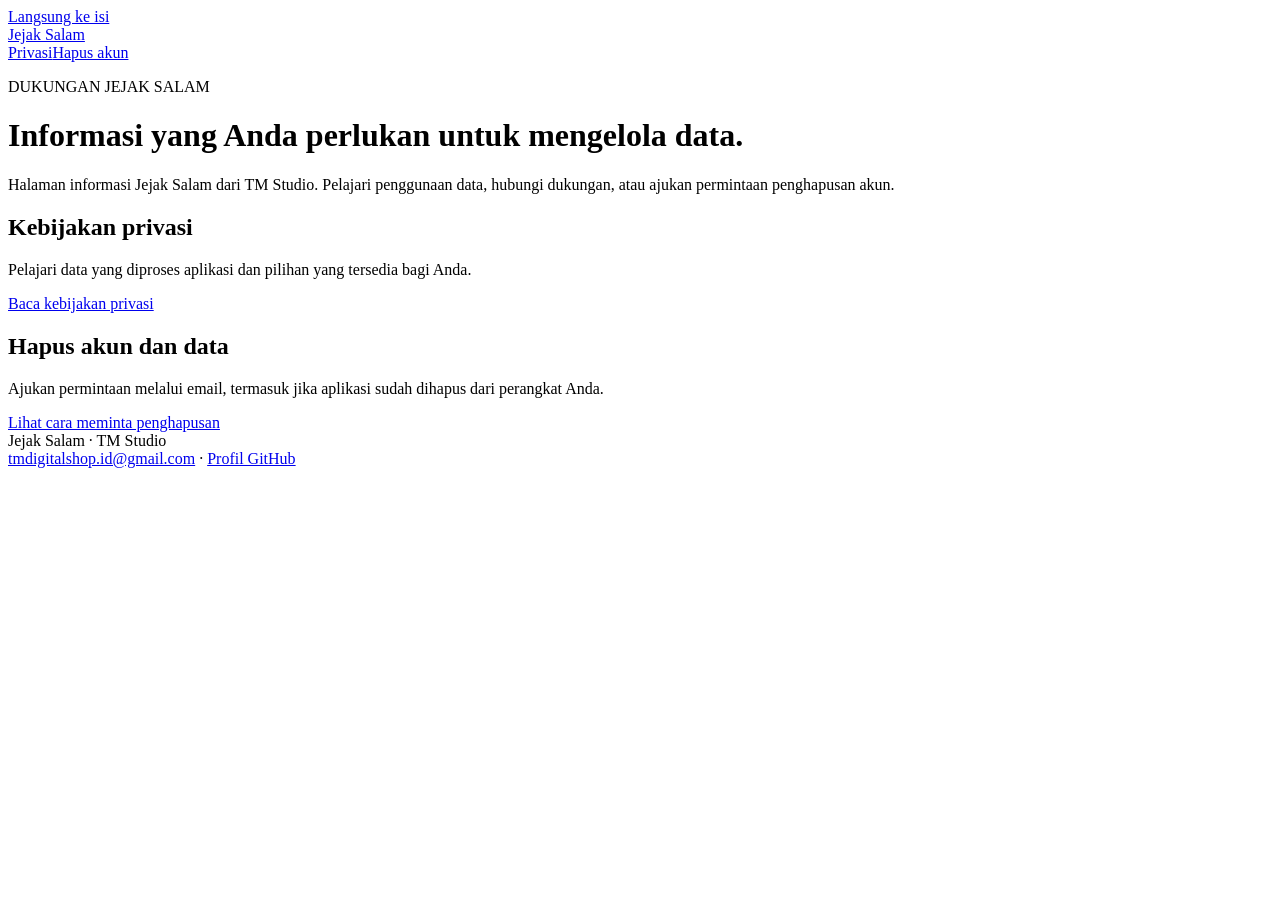
==== index.html @ 5ab9dbc8 "Initialize public support site" ====
<!doctype html><html lang="id"><head><meta charset="utf-8"><meta name="viewport" content="width=device-width,initial-scale=1"><title>Dukungan · Jejak Salam</title><link rel="icon" href="icon.svg" type="image/svg+xml"><link rel="stylesheet" href="styles.css"></head><body><a class="skip" href="#isi">Langsung ke isi</a><header><a href="index.html"><img src="icon.svg" alt=""><span>Jejak Salam</span></a><nav aria-label="Halaman dukungan"><a href="privacy-policy.html">Privasi</a><a href="account-deletion.html">Hapus akun</a></nav></header><main id="isi"><p class="eyebrow">DUKUNGAN JEJAK SALAM</p><h1>Informasi yang Anda perlukan untuk mengelola data.</h1><p>Halaman informasi Jejak Salam dari TM Studio. Pelajari penggunaan data, hubungi dukungan, atau ajukan permintaan penghapusan akun.</p><section class="card"><h2>Kebijakan privasi</h2><p>Pelajari data yang diproses aplikasi dan pilihan yang tersedia bagi Anda.</p><a href="privacy-policy.html">Baca kebijakan privasi</a></section><section class="card"><h2>Hapus akun dan data</h2><p>Ajukan permintaan melalui email, termasuk jika aplikasi sudah dihapus dari perangkat Anda.</p><a href="account-deletion.html">Lihat cara meminta penghapusan</a></section></main><footer>Jejak Salam · TM Studio<br><a href="mailto:tmdigitalshop.id@gmail.com">tmdigitalshop.id@gmail.com</a> · <a href="https://github.com/thamaago">Profil GitHub</a></footer></body></html>
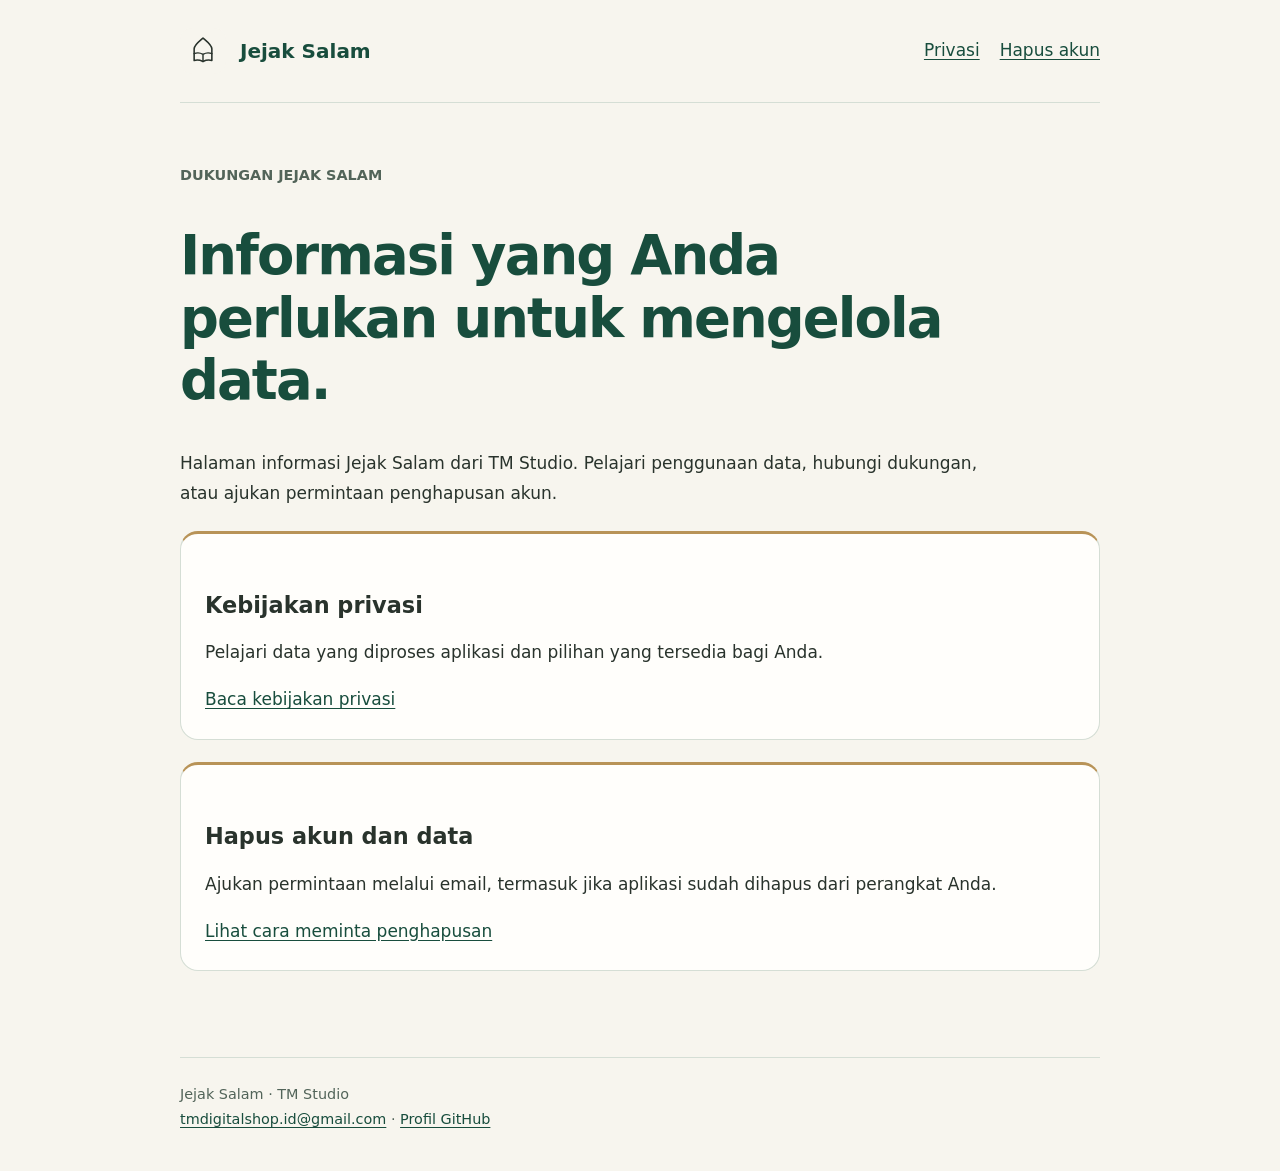
==== commit 9301f10c: "Publish Jejak Salam support and privacy pages" ====
--- a/index.html
+++ b/index.html
@@ -1 +1 @@
-<!doctype html><html lang="id"><head><meta charset="utf-8"><meta name="viewport" content="width=device-width,initial-scale=1"><title>Dukungan · Jejak Salam</title><link rel="icon" href="icon.svg" type="image/svg+xml"><link rel="stylesheet" href="styles.css"></head><body><a class="skip" href="#isi">Langsung ke isi</a><header><a href="index.html"><img src="icon.svg" alt=""><span>Jejak Salam</span></a><nav aria-label="Halaman dukungan"><a href="privacy-policy.html">Privasi</a><a href="account-deletion.html">Hapus akun</a></nav></header><main id="isi"><p class="eyebrow">DUKUNGAN JEJAK SALAM</p><h1>Informasi yang Anda perlukan untuk mengelola data.</h1><p>Halaman informasi Jejak Salam dari TM Studio. Pelajari penggunaan data, hubungi dukungan, atau ajukan permintaan penghapusan akun.</p><section class="card"><h2>Kebijakan privasi</h2><p>Pelajari data yang diproses aplikasi dan pilihan yang tersedia bagi Anda.</p><a href="privacy-policy.html">Baca kebijakan privasi</a></section><section class="card"><h2>Hapus akun dan data</h2><p>Ajukan permintaan melalui email, termasuk jika aplikasi sudah dihapus dari perangkat Anda.</p><a href="account-deletion.html">Lihat cara meminta penghapusan</a></section></main><footer>Jejak Salam · TM Studio<br><a href="mailto:tmdigitalshop.id@gmail.com">tmdigitalshop.id@gmail.com</a> · <a href="https://github.com/thamaago">Profil GitHub</a></footer></body></html>
+<!doctype html><html lang="id"><head><meta charset="utf-8"><meta name="viewport" content="width=device-width,initial-scale=1"><title>Dukungan · Jejak Salam</title><link rel="icon" href="icon.svg" type="image/svg+xml"><link rel="stylesheet" href="styles.css"></head><body><a class="skip" href="#isi">Langsung ke isi</a><header><a href="index.html"><img src="icon.svg" alt=""><span>Jejak Salam</span></a><nav aria-label="Halaman dukungan"><a href="privacy-policy.html">Privasi</a><a href="account-deletion.html">Hapus akun</a></nav></header><main id="isi"><p class="eyebrow">DUKUNGAN JEJAK SALAM</p><h1>Informasi yang Anda perlukan untuk mengelola data.</h1><p>Halaman informasi Jejak Salam dari TM Studio. Pelajari penggunaan data, hubungi dukungan, atau ajukan permintaan penghapusan akun.</p><section class="card"><h2>Kebijakan privasi</h2><p>Pelajari data yang diproses aplikasi dan pilihan yang tersedia bagi Anda.</p><a href="privacy-policy.html">Baca kebijakan privasi</a></section><section class="card"><h2>Hapus akun dan data</h2><p>Ajukan permintaan melalui email, termasuk jika aplikasi sudah dihapus dari perangkat Anda.</p><a href="account-deletion.html">Lihat cara meminta penghapusan</a></section></main><footer>Jejak Salam · TM Studio<br><a href="mailto:tmdigitalshop.id@gmail.com">tmdigitalshop.id@gmail.com</a> · <a href="https://github.com/thamaago">Profil GitHub</a></footer></body></html>
--- a/styles.css
+++ b/styles.css
@@ -0,0 +1 @@
+*{box-sizing:border-box}body{margin:0;background:#f7f5ee;color:#29332c;font:17px/1.75 system-ui,-apple-system,"Segoe UI",sans-serif}a{color:#184d3d;text-underline-offset:.2em}a:focus-visible{outline:3px solid #826326;outline-offset:4px}header,main,footer{width:min(100% - 40px,920px);margin:auto}header{padding:28px 0;display:flex;align-items:center;justify-content:space-between;gap:20px;flex-wrap:wrap;border-bottom:1px solid #d5ded5}header>a{display:flex;align-items:center;gap:14px;text-decoration:none;font-weight:700;font-size:1.25rem}header img{width:46px;height:46px;border-radius:12px}nav{display:flex;flex-wrap:wrap;gap:20px}main{padding:46px 0 64px;overflow-wrap:anywhere}h1{font-size:clamp(2rem,6vw,3.4rem);line-height:1.15;letter-spacing:-.035em;max-width:820px;color:#184d3d}h2{font-size:1.4rem;line-height:1.35;margin-top:2rem}p,li{max-width:74ch}.eyebrow{color:#526459;font-weight:600;font-size:.9rem}.card{background:#fffefb;border:1px solid #d5ded5;border-top:3px solid #b89357;border-radius:18px;padding:24px;margin:22px 0}.button{display:inline-block;background:#184d3d;color:#fffefb;text-decoration:none;border-radius:10px;padding:12px 20px;font-weight:600;overflow-wrap:anywhere}footer{border-top:1px solid #d5ded5;padding:24px 0 38px;color:#526459;font-size:.9rem;overflow-wrap:anywhere}.skip{position:absolute;left:20px;top:-100px;background:#fffefb;padding:12px;z-index:9}.skip:focus{top:5px}@media(max-width:400px){header,main,footer{width:calc(100% - 32px)}nav{gap:12px;font-size:.9rem}.card{padding:18px}}
